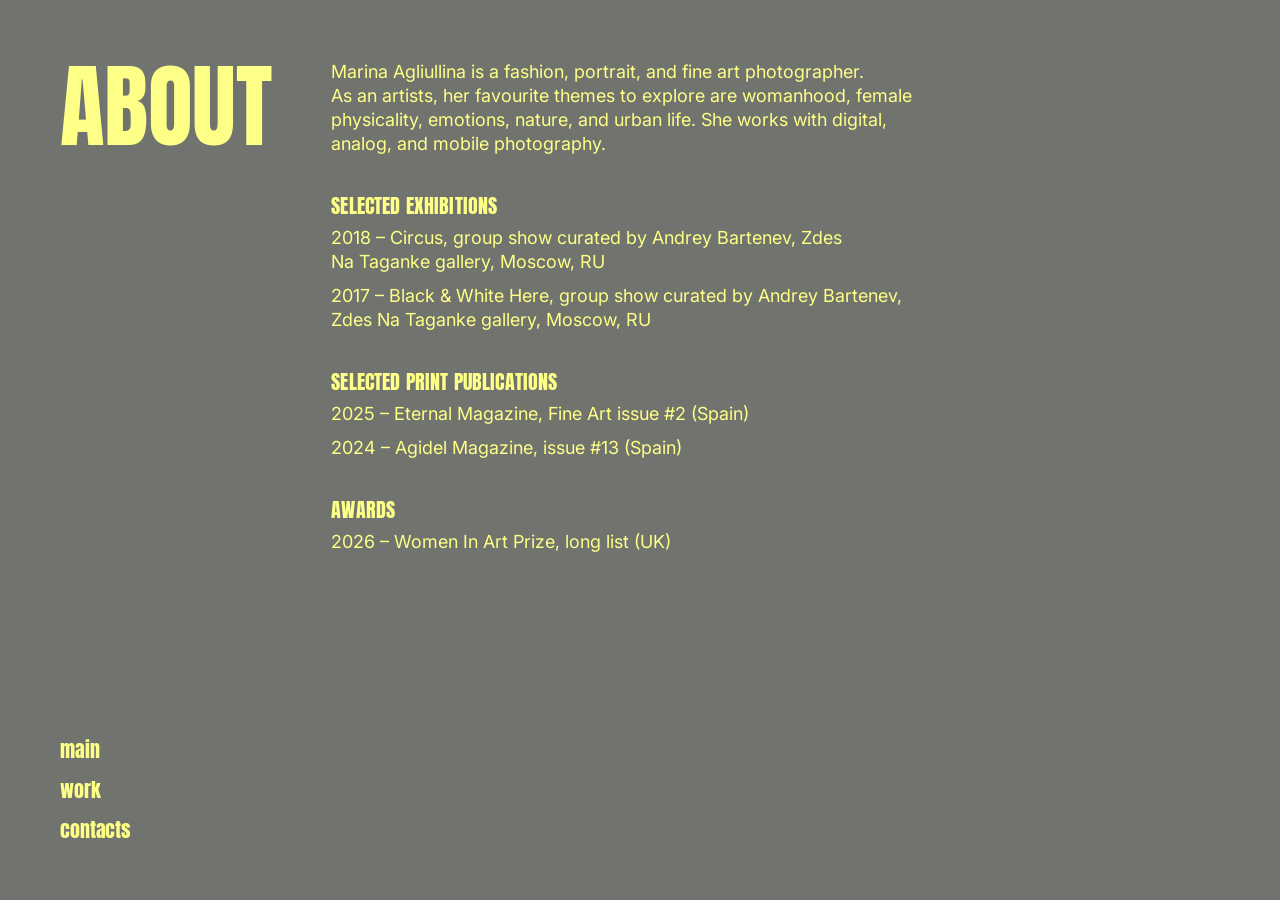
==== about.html @ e561a388 "Content update for about.html" ====
<!DOCTYPE html>
<html lang="en">
<head>
<meta charset="UTF-8">
<meta name="viewport" content="width=device-width, initial-scale=1.0">
<title>About — Marina Agliullina</title>

<!-- Fonts are self-hosted via @font-face in style.css -->
<link rel="stylesheet" href="style.css?v=2">
</head>
<body class="content-page about-page">

<main class="page">
  <h1 class="page-title">ABOUT</h1>

  <div class="page-content">
    <div class="col-lead">
      <p>Marina Agliullina is a fashion, portrait, and fine art photographer. As an artists, her favourite themes to explore are womanhood, female physicality, emotions, nature, and urban life. She works with digital, analog, and mobile photography.</p>
    </div>

    <div class="col-sections">
      <h2>Selected Exhibitions</h2>
      <p>2018 – Circus, group show curated by Andrey Bartenev, Zdes Na Taganke gallery, Moscow, RU</p>
      <p>2017 – Black &amp; White Here, group show curated by Andrey Bartenev, Zdes Na Taganke gallery, Moscow, RU</p>

      <h2>Selected Print Publications</h2>
      <p>2025 – Eternal Magazine, Fine Art issue #2 (Spain)</p>
      <p>2024 – Agidel Magazine, issue #13 (Spain)</p>

      <h2>Awards</h2>
      <p>2026 – Women In Art Prize, long list (UK)</p>
    </div>
  </div>
</main>

<!-- Solid backdrop behind the fixed menu — only needed on mobile, where the
     menu spans the full width and content scrolls underneath it. At 1200px+
     the sidebar and content occupy separate columns, so there's no overlap
     to hide (hidden via CSS at that breakpoint). -->
<div class="menu-backdrop" aria-hidden="true"></div>

<nav class="menu" aria-label="Primary">
  <a href="index.html" class="menu__item menu__item--left">main</a>
  <a href="work.html" class="menu__item menu__item--center">work</a>
  <a href="contacts.html" class="menu__item menu__item--right">contacts</a>
</nav>

<script src="layout.js"></script>
</body>
</html>
---- style.css ----
/* ==========================================================================
   Self-hosted fonts. Family names ('Anton', 'Inter') match what
   --font-heading / --font-body reference below.
   Anton loads from WOFF2, with the original TTF listed after it as a
   fallback: if the woff2 path ever 404s, the browser silently uses the TTF
   instead of dropping to a system font. Once you've confirmed in DevTools ->
   Network (filter "Font") that anton.woff2 loads, that TTF line and the old
   Anton TTF file can be deleted.
   Inter stays on its TTF (variable font) — no woff2 for it.
   Paths are case-sensitive on the live server.
   ========================================================================== */
@font-face {
  font-family: 'Anton';
  src: url('assets/fonts/anton.woff2') format('woff2'),
       url('assets/fonts/Anton-Regular.ttf') format('truetype');
  font-weight: 400;
  font-style: normal;
  font-display: swap;
}

@font-face {
  font-family: 'Inter';
  /* Variable font — the comma in the filename must be URL-encoded (%2C). */
  src: url('assets/fonts/Inter-VariableFont_opsz%2Cwght.ttf') format('truetype');
  /* The weight range this one file supports — the site only ever uses 400. */
  font-weight: 100 900;
  font-style: normal;
  font-display: swap;
}

/* ==========================================================================
   Tokens — from GLOBAL spec
   ========================================================================== */
:root {
  --color-bg: #71736E;
  --color-text: #FDFF87;
  --color-interactive: #87EDFF; /* hover (desktop) / pressed (all devices) */

  --font-body: 'Inter', sans-serif;
  --font-heading: 'Anton', sans-serif;

  /* Letter-spacing of -0.6% (Figma) = -0.006em in CSS (em scales with font-size,
     so this stays correct at 20px and 78px alike without recalculating per element) */
  --tracking-tight: -0.006em;

  /* Layout constants, Mobile-S (360px) breakpoint */
  --side-gap: 20px;
  --top-gap: 20px;
  --menu-bottom-gap: 20px;
  --menu-height: 44px;
  --menu-item-width: 82px;
  --heading-menu-gap: 60px; /* space between bottom heading line and menu */

  /* Accounts for a phone's home-indicator/gesture-bar inset. 0px and a
     total no-op on any device without one (most desktops, older phones).
     Requires viewport-fit=cover in the page's <meta name="viewport"> tag
     to have any effect — without that, env() always resolves to 0. */
  --safe-top: env(safe-area-inset-top, 0px);
  --safe-bottom: env(safe-area-inset-bottom, 0px);
}

/* ==========================================================================
   Reset (minimal, only what this page needs)
   ========================================================================== */
* {
  margin: 0;
  padding: 0;
  box-sizing: border-box;
}

html, body {
  height: 100%;
}

body {
  background: var(--color-bg);
  color: var(--color-text);
  font-family: var(--font-body);
  /* No hover/focus color changes per spec — but focus outline must stay visible
     for keyboard users since nothing else signals interactivity on this page */
}

a {
  color: inherit;
  text-decoration: none;
}

/* Icons live inside links and should inherit the link's current color
   automatically — build any future icon SVGs with fill="currentColor"
   so this rule covers them without a separate declaration per icon. */

.icon {
  width: 24px;
  height: 24px;
  display: inline-block;
  flex-shrink: 0; /* keeps the icon from being squeezed if its link's
                      layout gets tight (e.g. inside a flex row) */
}

@media (min-width: 1600px) {
  .icon {
    width: 32px;
    height: 32px;
  }
}

/* Pressed state — works on every input type, including touch, so this
   applies at all breakpoints unconditionally. */
a:active {
  color: var(--color-interactive);
}

/* Hover state — gated to devices that actually have a real pointer.
   Without this guard, touchscreens fire :hover on tap and can leave the
   state stuck until the user taps elsewhere, which reads as a bug rather
   than feedback. This is about input capability, not screen width, so it
   applies the same way across all five breakpoints. */
@media (hover: hover) and (pointer: fine) {
  a:hover {
    color: var(--color-interactive);
  }
}

a:focus-visible {
  outline: 2px solid var(--color-text);
  outline-offset: 2px;
}

/* ==========================================================================
   Hero / heading
   ========================================================================== */
.hero {
  position: relative;
  min-height: 100dvh; /* dvh accounts for mobile browser chrome, safer than vh */
  overflow: hidden;
}

.site-name {
  /* One H1 element in the DOM — screen readers announce "MARINA AGLIULLINA"
     as a single continuous heading regardless of the visual split below */
  position: absolute;
  inset: 0;
  display: flex;
  flex-direction: column;
  justify-content: space-between;
  align-items: center;
  text-align: center;
  pointer-events: none; /* text itself isn't interactive, avoid stray hit-testing */

  font-family: var(--font-heading);
  font-weight: 400;
  font-size: 78px;
  line-height: 1;
  letter-spacing: var(--tracking-tight);
}

.site-name__first {
  padding-top: calc(var(--top-gap) + var(--safe-top));
}

.site-name__last {
  /* Sits 60px above the menu. Menu occupies (menu-bottom-gap + menu-height)
     from the very bottom, so add heading-menu-gap on top of that.
     --safe-bottom is the actual fix: without it, this reserved space
     doesn't match where the menu really sits once the OS shifts it up to
     clear the home-indicator/gesture-bar area on a real phone — which is
     exactly the "doesn't stick to the menu" symptom at 480px. */
  padding-bottom: calc(var(--menu-bottom-gap) + var(--menu-height) + var(--heading-menu-gap) + var(--safe-bottom));
}

/* ==========================================================================
   Slideshow
   ========================================================================== */
.slideshow {
  position: absolute;
  /* top is set dynamically by script.js — it centers on the actual gap
     between the two heading lines, not the viewport midpoint, since those
     aren't the same point once the menu's reserved space is accounted for */
  top: 50%; /* fallback before JS runs */
  left: 50%;
  transform: translate(-50%, -50%);

  /* Fixed footprint per spec: 320x240 landscape by default.
     JS toggles a --portrait state (240x320) per current image's orientation. */
  width: 320px;
  height: 240px;

  background: #D9D9D9; /* placeholder fill until real photos are in */
  z-index: 1; /* sits below heading text where they overlap, per "covered by heading" */
}

.slideshow.slideshow--portrait {
  width: 240px;
  height: 320px;
}

.slideshow img {
  display: block;
  width: 100%;
  height: 100%;
  object-fit: cover;
}

.site-name {
  z-index: 2; /* heading renders above the slideshow on overlap */
}

/* ==========================================================================
   Menu
   ========================================================================== */
.menu {
  position: fixed;
  left: var(--side-gap);
  right: var(--side-gap);
  bottom: calc(var(--menu-bottom-gap) + var(--safe-bottom));
  height: var(--menu-height);
  display: flex;
  justify-content: space-between;
  align-items: center;
  z-index: 3; /* menu always on top */
}

.menu__item {
  width: var(--menu-item-width);
  height: var(--menu-height);
  display: flex;
  align-items: center;

  font-family: var(--font-heading);
  font-weight: 400;
  font-size: 20px;
  line-height: 1;
  letter-spacing: var(--tracking-tight);
}

.menu__item--left {
  justify-content: flex-start;
  text-align: left;
}

.menu__item--center {
  justify-content: center;
  text-align: center;
}

.menu__item--right {
  justify-content: flex-end;
  text-align: right;
}

/* ==========================================================================
   Mobile-L (480px+)
   Layout logic is identical to Mobile-S — only type scale and menu
   container size change, to fit the larger font sizes.
   ========================================================================== */
@media (min-width: 480px) {
  :root {
    --menu-height: 48px;
    --menu-item-width: 90px;
    /* --heading-menu-gap, --menu-bottom-gap, --side-gap, --top-gap unchanged —
       the calc() in .site-name__last picks up the new --menu-height
       automatically since it's a CSS custom property, not a hardcoded value */
  }

  .site-name {
    font-size: 86px;
  }

  .menu__item {
    font-size: 24px;
  }
}

/* ==========================================================================
   Desktop-XS (1024px+)
   Bounded to 1024–1199px, explicitly — structurally similar to Desktop-S's
   row layout (both heading halves pinned to the top, same slideshow size),
   but with smaller type and a fixed-size touch-target-style menu container
   rather than Desktop-S's auto-width one. Different enough from 1200+ that
   everything here is scoped so nothing leaks across that boundary either way.
   ========================================================================== */
@media (min-width: 1024px) and (max-width: 1199px) {
  :root {
    --side-gap: 60px;
    --top-gap: 60px;
    --menu-bottom-gap: 60px;
    --menu-height: 44px;
    --menu-item-width: 72px;
    /* .menu and .menu__item already read left/right/bottom/width/height
       from these tokens in their base rules, so updating the tokens here
       is enough — no need to restate those properties directly. */
  }

  .site-name {
    flex-direction: row;
    align-items: flex-start; /* both halves pinned to the top, not split top/bottom */
    justify-content: space-between;
    padding: var(--top-gap) var(--side-gap) 0;
    font-size: 124px;
  }

  .site-name__first {
    padding-top: 0; /* was mobile-only; container padding above handles it now */
    text-align: left;
  }

  .site-name__last {
    padding-bottom: 0; /* mobile reserved space for the menu no longer applies */
    text-align: right;
  }

  .menu__item {
    font-size: 20px;
    letter-spacing: 0; /* flat here, unlike the tracking-tight used at every
                           other breakpoint for this element */
  }

  .slideshow {
    width: 516px;
    height: 387px;
  }

  .slideshow.slideshow--portrait {
    width: 387px;
    height: 516px;
  }
}

/* ==========================================================================
   Desktop-S (1200px+)
   Structural change, not just a scale-up: the heading switches from a
   vertical stack (top line / bottom line) to a horizontal row, both halves
   pinned to the top. Menu drops its fixed touch-target box since pointer
   input doesn't need one. Slideshow image footprint scales up.
   ========================================================================== */
@media (min-width: 1200px) {
  :root {
    --side-gap: 60px;
    --top-gap: 60px;
    --menu-bottom-gap: 60px;
  }

  .site-name {
    flex-direction: row;
    align-items: flex-start; /* both halves pinned to the top, not split top/bottom */
    justify-content: space-between;
    padding: var(--top-gap) var(--side-gap) 0;
    font-size: 148px;
    /* This size is unique to this page/breakpoint — still an <h1> though:
       font-size is presentation, not a reason to change the semantic element */
  }

  .site-name__first {
    padding-top: 0; /* was mobile-only; container padding above handles it now */
    text-align: left;
  }

  .site-name__last {
    padding-bottom: 0; /* mobile reserved space for the menu no longer applies */
    text-align: right;
  }

  .menu {
    left: var(--side-gap);
    right: var(--side-gap);
    bottom: var(--menu-bottom-gap);
    height: auto; /* no fixed touch-target box on desktop */
  }

  .menu__item {
    width: 72px; /* fixed container, per spec — not auto as I'd assumed earlier */
    height: auto; /* TBD: confirm if this should be a fixed value instead */
    font-size: 20px;
  }

  .slideshow {
    width: 516px;
    height: 387px;
  }

  .slideshow.slideshow--portrait {
    width: 387px;
    height: 516px;
  }
}

/* ==========================================================================
   Desktop-M (1400px+)
   Only the heading font-size changes — everything else (paddings, menu,
   image sizes) carries over unchanged from Desktop-S.
   ========================================================================== */
@media (min-width: 1400px) {
  .site-name {
    font-size: 180px;
  }
}

/* ==========================================================================
   Desktop between M and L (1600px+)
   Homepage H1 steps to 200px here (240px at 1920). Every other text style
   already matches the 1920px settings from this width up — the menu labels
   are 40px, and their boxes are 160px wide so the larger text fits.
   ========================================================================== */
@media (min-width: 1600px) {
  .site-name {
    font-size: 200px;
  }

  .menu__item {
    width: 160px;
    font-size: 40px;
  }
}

/* ==========================================================================
   Desktop-L (1920px+)
   Only the heading size and the slideshow image footprint change from 1600
   — paddings and structure carry over from Desktop-S.
   ========================================================================== */
@media (min-width: 1920px) {
  .site-name {
    font-size: 240px;
  }

  .slideshow {
    width: 698px;
    height: 523px;
  }

  .slideshow.slideshow--portrait {
    width: 523px;
    height: 698px;
  }
}

/* ==========================================================================
   About page (and other content pages sharing this pattern)
   ========================================================================== */
.page {
  padding: 0 var(--side-gap) calc(var(--menu-height) + var(--menu-bottom-gap) + 40px);
  /* top padding removed — the fixed header (below) now reserves that space
     dynamically via --header-height, since its height varies by breakpoint */
}

.page-title {
  position: fixed;
  top: 0;
  left: 0;
  right: 0;
  z-index: 6; /* same tier as the bottom menu — fixed chrome above scrolling content */
  background: var(--color-bg); /* the title's own box acts as its own backdrop,
                                   since it already spans edge-to-edge */
  padding: var(--top-gap) var(--side-gap) 32px;

  font-family: var(--font-heading);
  font-weight: 400;
  font-size: 78px;
  line-height: 1;
  letter-spacing: var(--tracking-tight);
  text-align: center;
}

.page-content {
  /* Pushes scrollable content below the fixed header. Falls back to an
     approximate value before JS measures the real height, to avoid a flash
     of overlapping content on first paint. */
  padding-top: var(--header-height, 130px);
}

.page-content p {
  font-family: var(--font-body);
  font-weight: 400;
  font-size: 18px;
  line-height: 24px;
  letter-spacing: 0;
  margin: 0 0 10px; /* between paragraphs; collapses correctly against h2 below */
}

.page-content h2 {
  font-family: var(--font-heading);
  font-weight: 400;
  font-size: 20px;
  line-height: 1;
  letter-spacing: 0.008em; /* 0.8% (Figma) converted to em, same approach
                               used for --tracking-tight elsewhere on the
                               site — scales correctly if this size ever
                               changes per breakpoint (it already does, to
                               32px on About at 1920) without recalculating */
  text-transform: uppercase;
  margin: 40px 0 10px;
  /* Margin collapsing does the rest of the work here: this 40px collapses
     against the preceding paragraph's 10px margin-bottom to produce
     exactly 40px between sections (the browser takes the larger of the
     two, not the sum) — and this same h2's 10px margin-bottom collapses
     against the next paragraph's lack of a top margin to produce exactly
     10px after the heading. No extra rules needed to hit those two numbers. */
}

.page-content > h2:first-child {
  /* Direct-child selector matters here: this only zeroes the gap when an H2
     is literally the first element in .page-content (a page with no lead
     paragraph before its sections). It must NOT match an H2 that's merely
     first inside .col-sections — that H2 sits after a whole separate lead
     paragraph in the sibling column, so it still needs its full 40px gap. */
  margin-top: 0;
}

/* Fixed bottom menu, shared pattern: solid backdrop spans full width so
   scrolling content can't visually collide with the menu labels; the menu
   itself keeps the standard side-gap inset. */
.menu-backdrop {
  position: fixed;
  left: 0;
  right: 0;
  bottom: 0;
  height: calc(var(--menu-height) + var(--menu-bottom-gap));
  background: var(--color-bg);
  z-index: 5;
}

.menu {
  z-index: 6; /* above the backdrop */
}

/* ==========================================================================
   Content pages at 1200px+ (About, and future pages sharing this pattern):
   the mobile top-bar/bottom-bar header+menu become a left sidebar instead.
   Scoped under .content-page so this can't leak into the homepage, which
   shares the .menu / .menu__item / .page-title class names but keeps its
   own distinct desktop layout (horizontal bar, not a sidebar).
   ========================================================================== */
@media (min-width: 1200px) {
  .content-page .page {
    padding: 0; /* mobile's reserved space for the fixed bottom bar no longer applies */
  }

  .content-page .page-title {
    position: fixed;
    top: 0;
    left: 0;
    right: auto; /* bug fix: mobile's right:0 was still inherited here,
                    stretching this full-width instead of hugging the H1 —
                    which then fed a wrong (huge) --sidebar-width into JS
                    and pushed .page-content off-screen */
    /* Explicit width, computed once in JS from the H1's real rendered size
       plus this box's own padding (see layout.js) — not `auto` relying on
       the browser's shrink-to-fit behavior, which had no guaranteed
       relationship to the separate value used for .page-content's offset.
       Both now come from the same single calculation. */
    width: var(--sidebar-width, 300px);
    text-align: left;
    padding: 60px 60px 0 60px;
    font-size: 92px;
  }

  .content-page .page-content {
    /* Offsets past the sidebar. --sidebar-width is measured at runtime from
       the actual rendered width of .page-title (see layout.js) since the
       sidebar has no fixed value — it hugs whatever title text is on the
       page, so this can't be a hardcoded number. */
    margin-left: var(--sidebar-width, 300px);
    width: 588px;
    padding: 60px 0;
  }

  .content-page .menu-backdrop {
    display: none; /* sidebar and content are separate columns here — no
                       scrolling overlap to hide, unlike on mobile */
  }

  .content-page .menu {
    left: 0;
    right: auto;
    bottom: 0;
    height: auto;
    display: flex;
    flex-direction: column;
    align-items: flex-start; /* menu items align to the left edge, not stretched/centered */
    gap: 20px;
    padding: 0 0 60px 60px;
  }

  .content-page .menu__item {
    width: auto;
    height: auto;
  }
}

/* ==========================================================================
   Content pages, 1400px+ (covers both 1400 and 1600 — identical per spec,
   a single min-width block covers both without duplication)
   ========================================================================== */
@media (min-width: 1400px) {
  .content-page .page-content {
    width: 748px;
  }
}

/* ==========================================================================
   Work page gallery
   ========================================================================== */
.gallery {
  display: flex;
  flex-direction: column;
  gap: 32px; /* spacing between cards */
}

.gallery-card {
  display: block;
  color: inherit;
  text-decoration: none;
}

.gallery-card__image {
  display: block;
  width: 100%;
  aspect-ratio: 3 / 4; /* fixed proportions — width is fluid, height follows */
  object-fit: cover; /* crops real photos to fill the box instead of
                         stretching/distorting them */
  background: #D9D9D9; /* shows briefly while loading, or if a file fails */
}

.gallery-card .gallery-card__caption {
  /* Specificity note: plain .gallery-card__caption alone was losing to the
     About page's ".page-content p" rule (which also matches this element,
     since it's nested inside .page-content too) — that rule's margin
     (0 0 10px) was silently overriding this one's intended margin-top.
     Combining with the parent class here raises specificity enough to win
     without needing !important. */
  margin: 10px 0 0;
  text-align: center;
  font-family: var(--font-body);
  font-weight: 400;
  font-size: 18px;
  line-height: 24px;
  letter-spacing: 0;

  min-height: 24px; /* one line */
  max-height: 48px; /* two lines — hard cap */
  overflow: hidden;

  /* Line-clamp to 2 lines, then ellipsis on overflow. Both the standard and
     -webkit- prefixed properties are included since Safari still needs the
     prefix even though the unprefixed version now works in Chrome/Firefox. */
  display: -webkit-box;
  -webkit-line-clamp: 2;
  -webkit-box-orient: vertical;
  line-clamp: 2;
  text-overflow: ellipsis;
}

/* Work page specifically needs wider side padding at 480px than the shared
   --side-gap token provides (which stays 20px here for the fixed header
   and menu — confirmed by measuring the mockup — and must stay 20px on
   the About page too, which already relies on it at this width). Scoping
   this to .work-page keeps it from leaking into either of those.
   Bounded to max-width:1199px so it can't fight the desktop reset below. */
@media (min-width: 480px) and (max-width: 1199px) {
  .work-page .page {
    padding-left: 32px;
    padding-right: 32px;
  }
}

/* ==========================================================================
   Work page, 1200px+ (identical at 1400px too, per spec — one block covers
   both). Reuses the About page's sidebar (.content-page .page-title /
   .menu) entirely unchanged; only the content area becomes a fixed 3-column
   image grid instead of a text column.
   ========================================================================== */
@media (min-width: 1200px) {
  .work-page .page-content {
    width: auto; /* overrides the About page's fixed 588px column width */
  }

  .work-page .gallery {
    display: grid;
    grid-template-columns: repeat(3, 226px);
    gap: 60px;
    /* Flush-left again (reverted from centered) — grid's default
       justify-content already places fixed-width tracks at the start of
       the container, so no explicit property is needed here. Applies at
       every desktop breakpoint from here up, since nothing below overrides
       it. */
  }

  .work-page .gallery-card__image {
    width: 226px;
    height: 300px;
    aspect-ratio: auto; /* both dimensions are fixed here, unlike mobile's
                            fluid-width/fixed-ratio approach */
  }

  .work-page .gallery-card__caption {
    width: 226px;
    height: 48px; /* fixed, not the mobile min/max range — still capped at
                     2 lines via the line-clamp rules already in place */
  }

  /* Visual reorder only, DOM order stays about/main/contacts (matches the
     already-tested mobile markup — see note below on why this can't just
     be swapped in the HTML). Desktop shows main/about/contacts instead. */
  .work-page .menu__item--left {
    order: 2; /* "about" */
  }

  .work-page .menu__item--center {
    order: 1; /* "main" */
  }

  .work-page .menu__item--right {
    order: 3; /* "contacts" — unchanged position */
  }
  /* Accessibility note: this changes the VISUAL order only. Keyboard tab
     order and screen-reader reading order still follow the DOM sequence
     (about → main → contacts), which will now read in a different order
     than it visually appears at this breakpoint. This is a known trade-off
     of CSS `order` — flagging it rather than treating it as fully solved. */
}

/* ==========================================================================
   Work page, 1600px+ (1920px is identical — nothing further changes there)
   ========================================================================== */
@media (min-width: 1600px) {
  .work-page .gallery {
    grid-template-columns: repeat(3, 301px);
  }

  .work-page .gallery-card__image {
    width: 301px;
    height: 400px;
  }

  .work-page .gallery-card__caption {
    width: 301px;
    /* Caption text uses the 1920px body-text settings (24px/32px) from 1600
       up, so the fixed box is the 60px used at 1920 too — not 2x32 = 64,
       taking the given number as-is. */
    height: 60px;
    font-size: 24px;
    line-height: 32px;
  }
}

/* ==========================================================================
   Gallery detail page (reusable template for each of the 12 project pages
   linked from Work). Isolated in its own class rather than reusing
   .work-page, deliberately — this project's kept hitting bugs from rules
   scoped to a shared class leaking across pages that only coincidentally
   share some values today but may need to diverge once desktop specs for
   this page exist.
   ========================================================================== */
.gallery-detail-page .page-title {
  /* This box now wraps BOTH the H1 and the gallery name (see HTML) instead
     of being the H1 itself, unlike About/Work. All the typography set on
     the shared .page-title rule (font-family, size, line-height, letter-
     spacing, text-align) still reaches the nested <h1> correctly since
     those properties inherit — only non-inherited properties (padding,
     specific overrides below) need restating here. */
  padding-bottom: 16px; /* the box's own bottom spacing, per spec */
}

.page-title h1 {
  /* Fixes a real bug: this selector only ever matches gallery.html, the one
     page where .page-title is a wrapping div around a bare <h1> (About/Work
     apply the class directly to their own <h1>, so they never hit this).
     Browsers ship a default stylesheet rule for h1 (font-size: 2em,
     font-weight: bold, plus block margins) that wins over inheritance from
     the parent, regardless of whatever font-size the parent .page-title
     box actually has. `inherit` here forces it to take the parent's real
     computed values instead of that browser default. */
  font-size: inherit;
  font-weight: inherit;
  letter-spacing: inherit;
  text-transform: inherit;
  margin: 0;
}

.gallery-title {
  margin: 12px 0 0; /* gap from H1 — now an internal gap within the same
                        fixed box, not the old page-content-based mechanism */
  text-align: center;
  font-family: var(--font-body);
  font-weight: 400;
  font-size: 18px;
  line-height: 24px;
  letter-spacing: 0;
  text-transform: none; /* .page-title (its parent) now sets uppercase for
                            the H2-style page title — this is real project
                            /photo-title text, not a heading, and must not
                            inherit that transform */
}

.gallery-images {
  display: flex;
  flex-direction: column;
  gap: 20px; /* 360px default */
}

.gallery-image {
  display: block;
  width: 100%;
  object-fit: cover; /* crops real photos to fill the box instead of
                         stretching/distorting them */
  background: #D9D9D9; /* shows briefly while loading, or if a file fails */
}

.gallery-image--portrait {
  aspect-ratio: 3 / 4;
}

.gallery-image--landscape {
  aspect-ratio: 4 / 3;
}

@media (max-width: 1199px) {
  .gallery-detail-page .page-content {
    /* The 16px "content's own top spacing" half of the combined 32px gap —
       added on top of the measured header height (which already includes
       the fixed box's other 16px via its own padding-bottom above).
       Bounded to mobile only — at 1200px+ the sidebar/content columns sit
       side by side instead of stacked, so this mobile-specific calculation
       doesn't apply; the shared .content-page rule's flat 60px padding-top
       takes over there instead. Without this bound, this rule's equal
       specificity plus later source position was silently overriding that
       intended 60px at every desktop width too. */
    padding-top: calc(var(--header-height, 130px) + 16px);
  }
}

@media (min-width: 480px) {
  .gallery-detail-page .page {
    padding-left: 32px;
    padding-right: 32px;
  }

  .gallery-detail-page .page-title {
    /* Diverges from the shared chrome side-gap (which stays 20px for
       About/Work's H1) because the gallery name now shares this same box
       and needs to align with the content's 32px inset instead — per the
       original spec that the title "fits the width of the container for
       H1," meaning H1's own container must match that 32px value here. */
    padding-left: 32px;
    padding-right: 32px;
  }

  .gallery-images {
    gap: 32px;
  }
}

/* ==========================================================================
   Gallery detail page, 1200px+ (covers 1400 too — identical per spec).
   Sidebar reuses the About/Work pattern (fixed, auto-width, hugs the H1)
   but this page's .page-title wraps BOTH the H1 and the gallery name, so
   the shared .content-page rule (built assuming .page-title = just the H1)
   needs explicit adjustment here rather than being trusted as-is.
   ========================================================================== */
@media (min-width: 1200px) {
  .gallery-detail-page .page {
    padding-left: 0;
    padding-right: 0; /* the 480px mobile override above no longer applies */
  }

  .gallery-detail-page .page-title {
    /* Resets the mobile-specific 32px side padding — at this breakpoint
       the shared .content-page rule's own 60px padding takes over instead,
       since nothing here overrides it further. */
    padding-left: 60px;
    padding-right: 60px;
  }

  .gallery-detail-page .page-content {
    width: 800px; /* fixed column, not About's 588/748px or Work's centered grid */
  }

  .gallery-title {
    /* Overrides this element's own mobile rule (text-align:center) — direct
       declarations don't get replaced by inheriting the sidebar's left
       alignment, so this has to be stated explicitly. */
    width: 100%; /* wraps within whatever width the sidebar box already
                    has (driven by the H1 alone), rather than contributing
                    its own — often longer — text width back into that
                    calculation */
    text-align: left;
    margin-top: 60px; /* replaces the mobile 12px gap from H1 */
  }

  .gallery-images {
    gap: 60px;
  }

  .gallery-image--portrait {
    width: 602px;
    height: 800px;
    aspect-ratio: auto;
  }

  .gallery-image--landscape {
    width: 800px;
    height: 602px;
    aspect-ratio: auto;
  }
  /* Portrait images end up narrower than the 800px container. No explicit
     alignment rule is needed for that: .gallery-images is a column flex
     container, and a child with an explicit width no longer stretches to
     fill the cross-axis, defaulting to flex-start — which is exactly the
     flush-left placement confirmed by measuring the mockup. */
}

/* ==========================================================================
   Gallery detail page, 1600px+ (covers 1920 too — identical per spec).
   Same logic as 1200/1400 — only the container width and image dimensions
   change. The H1↔H2 gap and the gap between images both stay 60px, already
   set at 1200px, so nothing needs restating for either of those here.
   ========================================================================== */
@media (min-width: 1600px) {
  .gallery-detail-page .page-content {
    width: 986px;
  }

  .gallery-image--portrait {
    width: 742px;
    height: 986px;
  }

  .gallery-image--landscape {
    width: 986px;
    height: 742px;
  }
}

/* ==========================================================================
   Gallery detail page, 1600px+: the gallery name uses the 1920px body-text
   settings (24px/32px), same as About's paragraphs and Work's captions.
   ========================================================================== */
@media (min-width: 1600px) {
  .gallery-title {
    font-size: 24px;
    line-height: 32px;
  }
}

/* ==========================================================================
   Content pages, 1600px+: text styles use the 1920px settings from here up
   (every text style except the homepage H1, which has its own scale).
   Only text-related rules live here; layout and spacing still start at
   1920px in the block below.
   ========================================================================== */
@media (min-width: 1600px) {
  .content-page .page-title {
    font-size: 120px;
  }

  .content-page .menu__item {
    font-size: 40px;
    letter-spacing: 0; /* menu tracking is normally -0.6% (--tracking-tight) —
                           explicitly flat from here up per spec */
  }

  .about-page .page-content p {
    font-size: 24px;
    line-height: 32px;
  }

  .about-page .page-content h2 {
    font-size: 32px;
  }
}

/* ==========================================================================
   Content pages, 1920px+: About moves to two fixed-width columns instead of
   one (column 1 = lead paragraph, column 2 = the H2 sections), the sidebar
   menu gap grows, and About's paragraph/H2 spacing doubles.
   ========================================================================== */
@media (min-width: 1920px) {
  .content-page .menu {
    gap: 40px;
  }

  .about-page .page-content {
    display: flex;
    flex-direction: row;
    gap: 60px;
    width: auto; /* two fixed-width children below define the real width,
                    not this container */
  }

  .about-page .col-lead,
  .about-page .col-sections {
    width: 612px;
    flex-shrink: 0;
  }

  .about-page .col-sections > h2:first-child {
    /* Below 1920px this same H2's 40px margin-top is correct — it collapses
       with .col-lead's paragraph margin in single-column flow, producing
       the intended section gap. But once .col-lead/.col-sections become
       flex items (this breakpoint), each is its own box: that margin no
       longer collapses with anything outside it and just pushes this
       column's content down from the top, misaligning it against the
       lead column. Zeroing it here (and only here) keeps both columns
       flush at the top while leaving the narrower-breakpoint behavior intact. */
    margin-top: 0;
  }

  .about-page .page-content h2,
  .about-page .page-content p {
    /* Section/paragraph rhythm doubles at this breakpoint (10px → 20px).
       Applying this to both columns is harmless — the lead column only
       has one paragraph, so there's nothing adjacent for it to space
       against; the visible effect is entirely in .col-sections. */
    margin-bottom: 20px;
  }
}

/* ==========================================================================
   Contacts page. Content is bottom-anchored within the space between the
   fixed header and fixed menu, not top-anchored like About/Work — this
   needs an explicit height to align "to the bottom" within, rather than
   relying on natural document flow.
   Side padding needs no override here — the shared 20px --side-gap already
   matches this page's spec at both 360 and 480 (unlike Work, which needed
   its own wider value at 480).
   ========================================================================== */
.contacts-page .page {
  /* The generic .page rule reserves bottom space for the menu via
     padding-bottom — but .contacts-content (below) already calculates its
     own precise bottom spacing via min-height + padding-bottom. Keeping
     both would double-count that reserved space. */
  padding-bottom: 0;
}

.contacts-content {
  min-height: calc(100dvh - var(--menu-height) - var(--menu-bottom-gap));
  padding-top: var(--header-height, 130px);
  padding-bottom: 40px; /* the 40px gap to the menu — this box's bottom
                            edge is defined to land exactly at the menu's
                            top edge, so this padding IS that gap */
  display: flex;
  flex-direction: column;
  justify-content: flex-end; /* mobile: .contacts-photo is hidden (below),
                                 so .contact-info is the only visible child
                                 and this still pushes it to the bottom
                                 exactly as before */
}

.contacts-photo {
  display: none; /* no photo on this page below 1200px */
}

.contact-info {
  display: flex;
  flex-direction: column;
  gap: 40px; /* between the Email and Instagram sections */
}

.contact-section h2 {
  /* Overrides the shared .page-content h2 rule's margin-top:40px — this
     page uses flex `gap` on .contacts-content (above) for the between-
     section spacing instead, so keeping that margin here would double it
     up (flex gap and margin both add space; they don't collapse together
     the way adjacent block-level margins do). Typography (Anton, uppercase,
     20px) still comes from that shared rule — only margin is reset here. */
  margin: 0 0 10px;
}

.contact-link {
  display: inline-flex;
  align-items: center;
  gap: 10px; /* icon-to-text spacing */
  /* Color and its hover/press states come for free from the site-wide
     a:hover / a:active rules — this is a plain <a> tag, no extra color
     CSS needed here. */
}

.contact-link__text {
  font-family: var(--font-body);
  font-weight: 400;
  font-size: 18px;
  line-height: 24px;
  letter-spacing: 0;
  text-decoration: underline;
}

/* ==========================================================================
   Contacts page, 1024px+ (bounded to 1024–1199px).
   This page moves to the sidebar layout a full breakpoint earlier than
   About/Work/gallery currently do (those still start it at 1200px) — so
   this duplicates the relevant structural pieces of the shared
   .content-page rule under .contacts-page specifically, rather than
   changing that shared rule's breakpoint and prematurely affecting pages
   that haven't been designed for this yet.
   Menu here is a deliberate hybrid: stacked vertically like the desktop
   sidebar pattern, but with mobile-style fixed touch-target boxes (60x44,
   zero gap) instead of the auto-width/20px-gap treatment used at 1200+.
   Confirmed by measuring the mockup: sidebar width (410px) = H1's own
   rendered width + the standard 60px side padding on each side — so the
   existing --sidebar-width JS measurement (unchanged) already produces
   the right value here with no code changes needed for that part.
   ========================================================================== */
@media (min-width: 1024px) and (max-width: 1199px) {
  .contacts-page .page {
    /* Resets the base .page rule's own side padding (--side-gap, which is
       60px at this breakpoint via the homepage's shared token override) —
       without this, it would stack with .contacts-content's own explicit
       60px right-padding below and double it to 120px. */
    padding: 0;
  }

  .contacts-page .page-title {
    position: fixed;
    top: 0;
    left: 0;
    right: auto;
    width: var(--sidebar-width, 300px);
    text-align: left;
    padding: 60px 60px 0 60px;
    font-size: 80px;
  }

  .contacts-page .page-content {
    margin-left: var(--sidebar-width, 300px);
    width: auto;
  }

  .contacts-page .menu-backdrop {
    display: none; /* sidebar and content are separate columns here — no
                       scrolling overlap to hide, unlike below this breakpoint */
  }

  .contacts-page .menu {
    position: fixed;
    top: auto;
    left: 0;
    right: auto;
    bottom: 0;
    height: auto;
    display: flex;
    flex-direction: column;
    gap: 0; /* stacked with no spacing between items, unlike the 20px gap
                used at 1200px+ */
    /* Bug fix: this was `padding: 0`, leaving the menu flush against the
       viewport edge instead of matching the H1's own 60px left inset —
       the menu is positioned at left:0 same as .page-title, so it needs
       the same padding treatment to actually line up with it. */
    padding: 0 0 60px 60px;
  }

  .contacts-page .menu__item {
    width: 60px;
    height: 44px;
    font-size: 20px;
    letter-spacing: var(--tracking-tight); /* -0.6%, not the flat 0% used
                                               by the homepage's own menu
                                               at this same breakpoint */
    justify-content: flex-start; /* all three items left-aligned — no
                                     left/center/right modifier needed here,
                                     unlike the horizontal mobile menu */
  }

  .contacts-content {
    min-height: 100dvh;
    padding: 60px 60px 60px 0; /* top / right / bottom / left — explicitly
                                   no left inset, content sits flush against
                                   the sidebar */
    justify-content: space-between; /* photo at top, info block at bottom */
  }

  .contacts-photo {
    display: block;
    width: 554px;
    height: 417px;
    object-fit: cover;
    background: #D9D9D9;
  }
}

/* ==========================================================================
   Contacts page, 1200px+ (covers 1400 too — identical per spec).
   Photo appears (hidden below this breakpoint), positioned near the top;
   the email/Instagram block anchors near the bottom instead — same
   justify-content: space-between technique already used for the sidebar's
   own H1-top / menu-bottom layout, just applied to this content column.
   No left inset: content sits flush against the sidebar, per spec.
   ========================================================================== */
@media (min-width: 1200px) {
  .contacts-page .page-content {
    width: auto; /* overrides About's fixed 588px column width */
  }

  .contacts-content {
    min-height: 100dvh; /* full viewport — desktop's menu lives inside the
                            sidebar itself, not as a separate overlapping
                            fixed bar the way it does on mobile, so there's
                            no menu height to subtract here */
    padding: 60px 0;
    justify-content: space-between; /* photo at top, info block at bottom */
  }

  .contacts-photo {
    display: block;
    width: 586px;
    height: 441px;
    object-fit: cover; /* crops the real photo to fill the box instead of
                           stretching/distorting it */
    background: #D9D9D9; /* shows briefly while loading, or if it fails */
  }
}

/* ==========================================================================
   Contacts page, 1600px+: photo grows to 806x606 (586x441 at 1200/1400).
   Icon size comes from the global .icon rule, which is 32px from 1600 up.
   ========================================================================== */
@media (min-width: 1600px) {
  .contacts-photo {
    width: 806px;
    height: 606px;
  }
}

/* ==========================================================================
   Contacts page, 1920px+: H2→link and between-section spacing both grow.
   Icon-to-text gap stays 10px, unchanged.
   ========================================================================== */
@media (min-width: 1920px) {
  .contact-section h2 {
    margin-bottom: 20px;
  }

  .contact-info {
    gap: 40px;
  }
}

/* ==========================================================================
   About page, 1024px+ (bounded to 1024–1199px).
   Same approach as the Contacts page at this breakpoint: the sidebar layout
   starts here, a breakpoint earlier than the shared .content-page rule
   (1200px), so the relevant pieces are duplicated under .about-page
   specifically instead of moving that shared rule and affecting Work and
   the gallery pages, which haven't been designed for this yet.
   Sidebar total width = 304px = 60 + H1's own 184px + 60 — confirmed by
   measuring the mockup — so the existing --sidebar-width JS measurement
   already produces the right value with no changes.
   Text styles (body, links, H2s) and the 40px/10px section/paragraph
   spacing need nothing here: they already match the shared
   .page-content h2 / p rules.
   ========================================================================== */
@media (min-width: 1024px) and (max-width: 1199px) {
  .about-page .page {
    /* Resets the base .page rule's own side padding (--side-gap is 60px at
       this breakpoint via the homepage's shared token override) so it can't
       stack with .page-content's explicit right padding below. */
    padding: 0;
  }

  .about-page .page-title {
    position: fixed;
    top: 0;
    left: 0;
    right: auto;
    width: var(--sidebar-width, 300px);
    text-align: left;
    padding: 60px 60px 0 60px;
    font-size: 80px;
  }

  .about-page .page-content {
    margin-left: var(--sidebar-width, 300px);
    width: auto;
    padding: 60px 100px 60px 0; /* top / right / bottom / left — no left
                                    inset, content sits flush against the
                                    sidebar; 100px on the right per spec */
  }

  .about-page .menu-backdrop {
    display: none; /* sidebar and content are separate columns here — no
                       scrolling overlap to hide */
  }

  .about-page .menu {
    position: fixed;
    top: auto;
    left: 0;
    right: auto;
    bottom: 0;
    height: auto;
    display: flex;
    flex-direction: column;
    gap: 0; /* stacked with no spacing between items */
    padding: 0 0 60px 60px; /* matches the H1's own 60px left inset, plus
                                60px of clearance from the bottom */
  }

  .about-page .menu__item {
    width: 60px;
    height: 44px;
    font-size: 20px;
    letter-spacing: var(--tracking-tight); /* -0.6%, not the flat 0% the
                                               homepage's own menu uses at
                                               this same breakpoint */
    justify-content: flex-start; /* all items left-aligned — the
                                     left/center/right modifiers only matter
                                     for the horizontal mobile menu */
  }
}

/* ==========================================================================
   Work page, 1024px+ (bounded to 1024–1199px).
   Same approach as Contacts and About at this breakpoint: the sidebar
   layout starts here, a breakpoint earlier than the shared .content-page
   rule (1200px), duplicated under .work-page specifically rather than
   moving that shared rule and affecting the gallery detail pages.
   Sidebar width needs nothing here — the existing --sidebar-width JS
   measurement hugs the H1 ("WORK" is narrower than "CONTACTS" or "ABOUT"
   at 80px, so this one comes out narrower: ~60 + 170 + 60).
   Gallery is two columns here (three from 1200px up). Card image is 301x400
   — the mockup shows portrait covers, so that's width x height (the spec
   said 400x301, reversed, same swap seen on other pages). Caption box matches
   the photo's width with a fixed 48px height. No right padding on the
   content: the fixed-width grid sits flush left and whatever screen width
   remains is simply empty space.
   Body text and the 2-line clamp on captions come from the base rules.
   ========================================================================== */
@media (min-width: 1024px) and (max-width: 1199px) {
  .work-page .page {
    padding: 0; /* resets the base padding and the 480px+ gallery side padding */
  }

  .work-page .page-title {
    position: fixed;
    top: 0;
    left: 0;
    right: auto;
    width: var(--sidebar-width, 300px);
    text-align: left;
    padding: 60px 60px 0 60px;
    font-size: 80px;
  }

  .work-page .page-content {
    margin-left: var(--sidebar-width, 300px);
    width: auto;
    padding: 60px 0; /* top 60 per spec; bottom 60 matches the 1200px+ layout */
  }

  .work-page .menu-backdrop {
    display: none; /* sidebar and content are separate columns here */
  }

  .work-page .menu {
    position: fixed;
    top: auto;
    left: 0;
    right: auto;
    bottom: 0;
    height: auto;
    display: flex;
    flex-direction: column;
    gap: 0;
    padding: 0 0 60px 60px;
  }

  .work-page .menu__item {
    width: 60px;
    height: 44px;
    font-size: 20px;
    letter-spacing: var(--tracking-tight);
    justify-content: flex-start;
  }

  /* Visual reorder only — DOM order stays about / main / contacts, which is
     what the horizontal mobile menu needs. Same accessibility caveat as the
     1200px+ version of this: tab and screen-reader order still follow the
     DOM, not what's shown. */
  .work-page .menu__item--left {
    order: 2; /* about */
  }

  .work-page .menu__item--center {
    order: 1; /* main */
  }

  .work-page .menu__item--right {
    order: 3; /* contacts */
  }

  .work-page .gallery {
    display: grid;
    grid-template-columns: repeat(2, 301px);
    gap: 60px; /* between cards in a row, and between rows */
  }

  .work-page .gallery-card__image {
    width: 301px;
    height: 400px;
    aspect-ratio: auto;
  }

  .work-page .gallery-card__caption {
    width: 301px;
    height: 48px;
  }
}

/* ==========================================================================
   Gallery detail page, 1024px+ (bounded to 1024–1199px).
   Same approach as Contacts, About and Work at this breakpoint: sidebar
   layout starts here instead of at 1200px, duplicated under
   .gallery-detail-page rather than moving the shared .content-page rule.
   Here .page-title wraps BOTH the H1 and the gallery name. The sidebar
   width is still driven by the H1 alone (layout.js hides the gallery name
   while measuring), and the gallery name is 100% of that width so it wraps
   inside it with no height limit.
   Mobile-only rules for this page that are still active at 1024px and have
   to be overridden here: the 32px side padding (480px+), the 16px bottom
   padding on the title box, the header-height padding-top on the content,
   and the 32px image gap.
   ========================================================================== */
@media (min-width: 1024px) and (max-width: 1199px) {
  .gallery-detail-page .page {
    padding: 0;
  }

  .gallery-detail-page .page-title {
    position: fixed;
    top: 0;
    left: 0;
    right: auto;
    width: var(--sidebar-width, 300px);
    text-align: left;
    padding: 60px 60px 0 60px;
    font-size: 80px; /* the nested <h1> inherits this */
  }

  .gallery-title {
    width: 100%;
    text-align: left;
    margin-top: 60px; /* H1 to gallery name */
  }

  .gallery-detail-page .page-content {
    margin-left: var(--sidebar-width, 300px); /* no left spacing */
    width: 664px; /* the landscape image width, same idea as the 800px
                     container at 1200px+ */
    padding: 60px 0; /* top 60 per spec; bottom matches the other pages */
  }

  .gallery-images {
    gap: 60px;
  }

  .gallery-image--portrait {
    width: 500px;
    height: 664px;
    aspect-ratio: auto;
  }

  .gallery-image--landscape {
    width: 664px;
    height: 500px;
    aspect-ratio: auto;
  }
  /* Portrait images are narrower than the 664px container and sit flush
     left, same as at 1200px+ — a flex child with an explicit width doesn't
     stretch across the container. */

  .gallery-detail-page .menu-backdrop {
    display: none; /* sidebar and content are separate columns here */
  }

  .gallery-detail-page .menu {
    position: fixed;
    top: auto;
    left: 0;
    right: auto;
    bottom: 0;
    height: auto;
    display: flex;
    flex-direction: column;
    gap: 0;
    padding: 0 0 60px 60px;
  }

  .gallery-detail-page .menu__item {
    width: 60px;
    height: 44px;
    font-size: 20px;
    letter-spacing: var(--tracking-tight);
    justify-content: flex-start;
  }
}

/* Gallery pages' menu order on desktop: main / about / contacts, as in the
   mockups, while the DOM (and the horizontal mobile menu) stays
   about / main / contacts. Starts at 1024px, where the menu turns into the
   vertical sidebar stack, and carries through 1200px+ too — the order
   wasn't being applied there before, so the gallery pages showed
   about / main / contacts instead of what the 1200px+ mockups show. Same
   accessibility caveat as on the Work page: tab and screen-reader order
   still follow the DOM, not what's displayed. */
@media (min-width: 1024px) {
  .gallery-detail-page .menu__item--left {
    order: 2; /* about */
  }

  .gallery-detail-page .menu__item--center {
    order: 1; /* main */
  }

  .gallery-detail-page .menu__item--right {
    order: 3; /* contacts */
  }
}
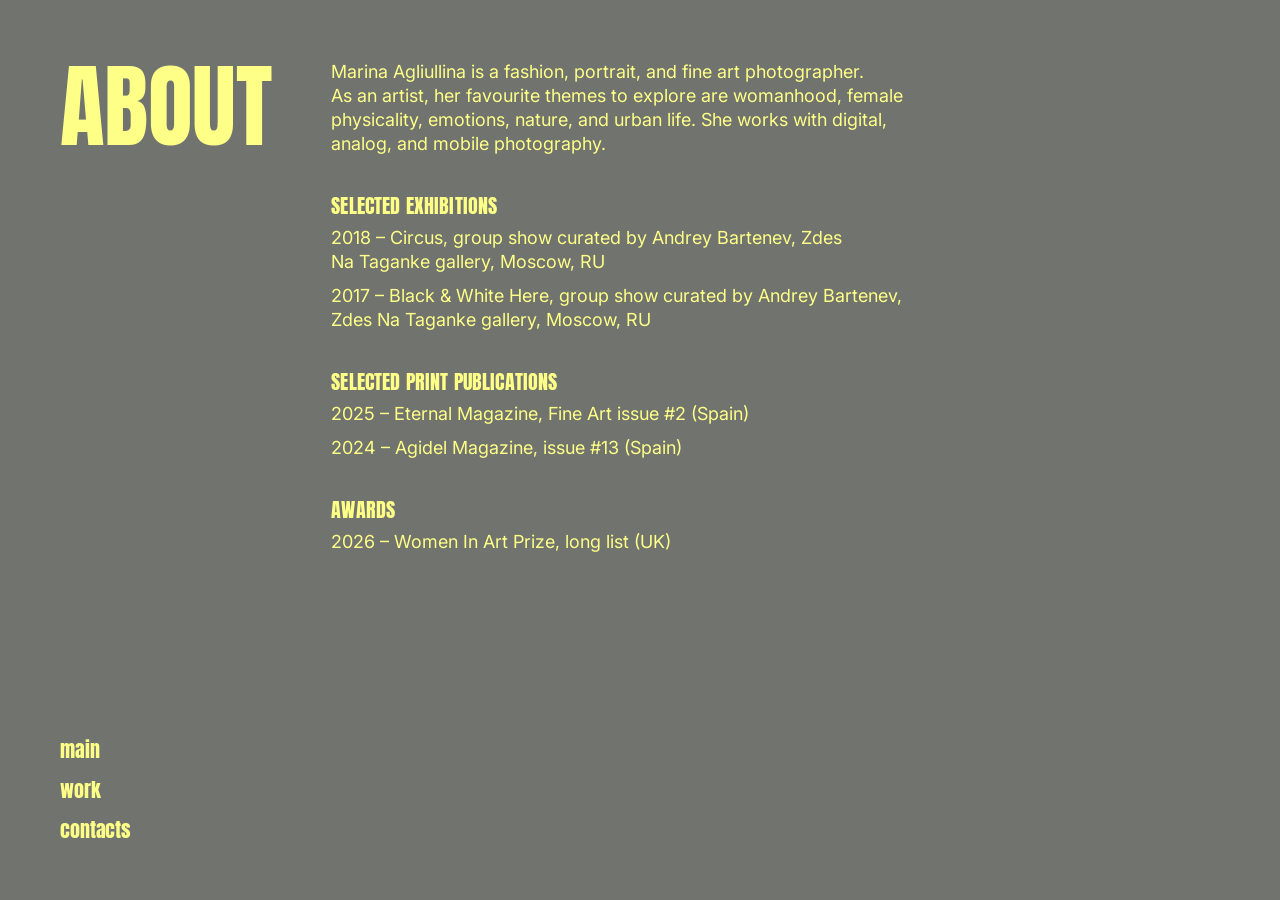
==== commit df5ef9ff: "Typo in about.html corrected" ====
--- a/about.html
+++ b/about.html
@@ -15,7 +15,7 @@
 
   <div class="page-content">
     <div class="col-lead">
-      <p>Marina Agliullina is a fashion, portrait, and fine art photographer. As an artists, her favourite themes to explore are womanhood, female physicality, emotions, nature, and urban life. She works with digital, analog, and mobile photography.</p>
+      <p>Marina Agliullina is a fashion, portrait, and fine art photographer. As an artist, her favourite themes to explore are womanhood, female physicality, emotions, nature, and urban life. She works with digital, analog, and mobile photography.</p>
     </div>
 
     <div class="col-sections">
--- a/style.css
+++ b/style.css
@@ -1046,13 +1046,26 @@
 }
 
 .contacts-photo {
-  display: none; /* no photo on this page below 1200px */
+  display: none; /* no photo on this page below 1024px */
+}
+
+/* Added by contacts-photo.js when the space between the photo and the
+   contact info drops below 60px, at any breakpoint where the photo exists.
+   The doubled class makes this win over the per-breakpoint display:block
+   rules regardless of where they sit in the file. */
+.contacts-photo.contacts-photo--hidden {
+  display: none;
 }
 
 .contact-info {
   display: flex;
   flex-direction: column;
   gap: 40px; /* between the Email and Instagram sections */
+  /* Keeps this block pinned to the bottom of .contacts-content even when the
+     photo is hidden. With the photo present, justify-content:space-between
+     does that job — but with a single child left it would push the block to
+     the TOP instead. An auto top margin works in both cases. */
+  margin-top: auto;
 }
 
 .contact-section h2 {
@@ -1169,8 +1182,8 @@
 
   .contacts-photo {
     display: block;
-    width: 554px;
-    height: 417px;
+    width: 385px;
+    height: 290px;
     object-fit: cover;
     background: #D9D9D9;
   }
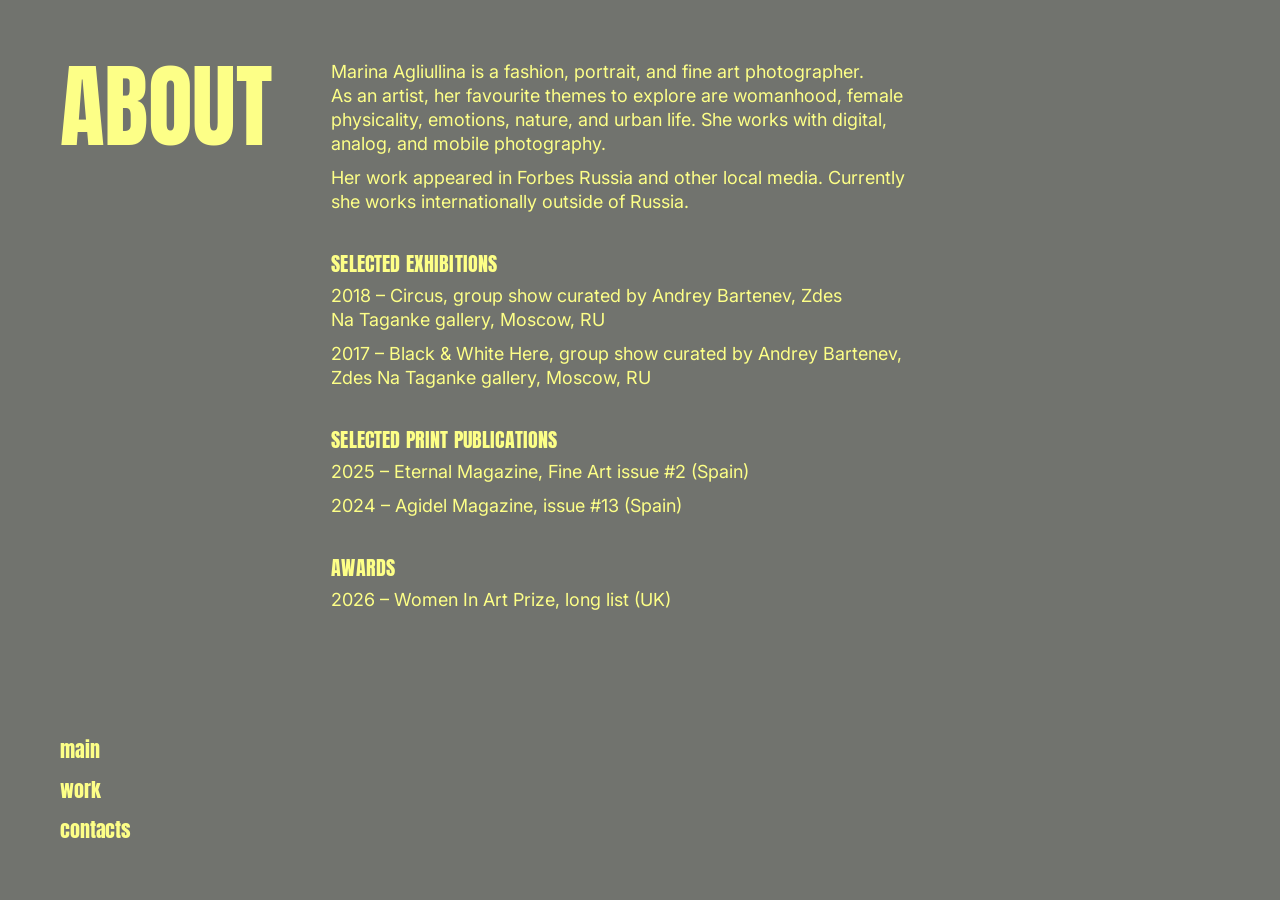
==== commit 9f2a0a11: "Info update for about.html" ====
--- a/about.html
+++ b/about.html
@@ -6,6 +6,8 @@
 <title>About — Marina Agliullina</title>
 
 <!-- Fonts are self-hosted via @font-face in style.css -->
+<link rel="preload" href="assets/fonts/anton.woff2" as="font" type="font/woff2" crossorigin>
+<link rel="preload" href="assets/fonts/Inter-VariableFont_opsz%2Cwght.ttf" as="font" type="font/ttf" crossorigin>
 <link rel="stylesheet" href="style.css?v=2">
 </head>
 <body class="content-page about-page">
@@ -16,6 +18,7 @@
   <div class="page-content">
     <div class="col-lead">
       <p>Marina Agliullina is a fashion, portrait, and fine art photographer. As an artist, her favourite themes to explore are womanhood, female physicality, emotions, nature, and urban life. She works with digital, analog, and mobile photography.</p>
+      <p>Her work appeared in Forbes Russia and other local media. Currently she works internationally outside of Russia.</p>
     </div>
 
     <div class="col-sections">
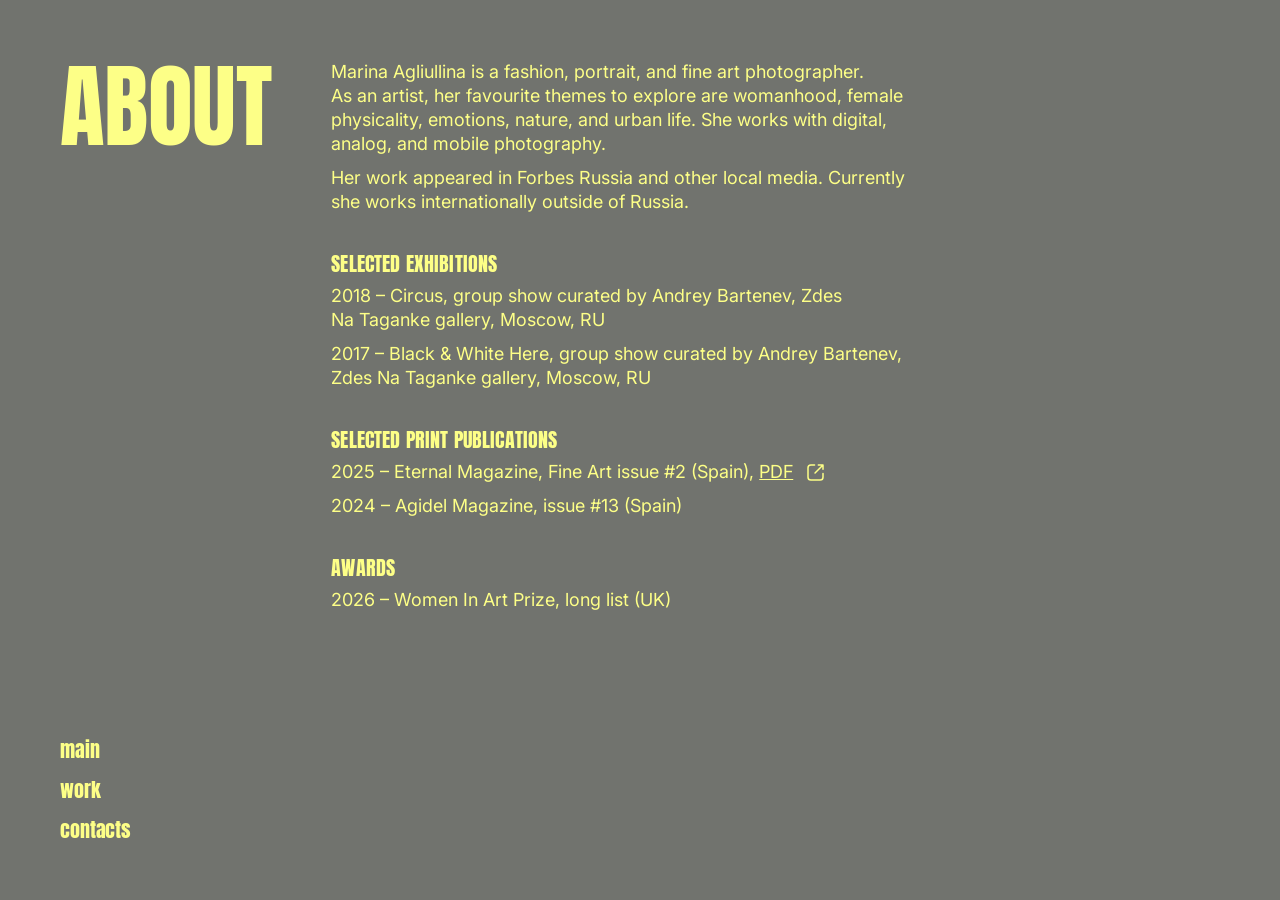
==== commit 922795ed: "Link to PDF test for about.html" ====
--- a/about.html
+++ b/about.html
@@ -27,7 +27,13 @@
       <p>2017 – Black &amp; White Here, group show curated by Andrey Bartenev, Zdes Na Taganke gallery, Moscow, RU</p>
 
       <h2>Selected Print Publications</h2>
-      <p>2025 – Eternal Magazine, Fine Art issue #2 (Spain)</p>
+      <p>2025 – Eternal Magazine, Fine Art issue #2 (Spain), <a href="https://github.com/marina-aglln/photo-website/blob/main/assets/pdf/eternal-fine-art-2025.pdf" class="contact-link" target="_blank" rel="noopener noreferrer">
+  <span class="contact-link__text">PDF</span>
+  <svg class="icon" viewBox="0 0 24 24" fill="none" xmlns="http://www.w3.org/2000/svg" aria-hidden="true">
+    <path d="M11.5625 5H7.8125C6.2592 5 5 6.25919 5 7.81248V17.1875C5 18.7408 6.2592 20 7.8125 20H17.1875C18.7408 20 20 18.7408 20 17.1875V13.4375M20 9.21884V5L15.312 5.00023M20 5L12.0306 12.9685" stroke="currentColor" stroke-width="1.5" stroke-linecap="round" stroke-linejoin="round"/>
+  </svg>
+</a>
+      </p>
       <p>2024 – Agidel Magazine, issue #13 (Spain)</p>
 
       <h2>Awards</h2>
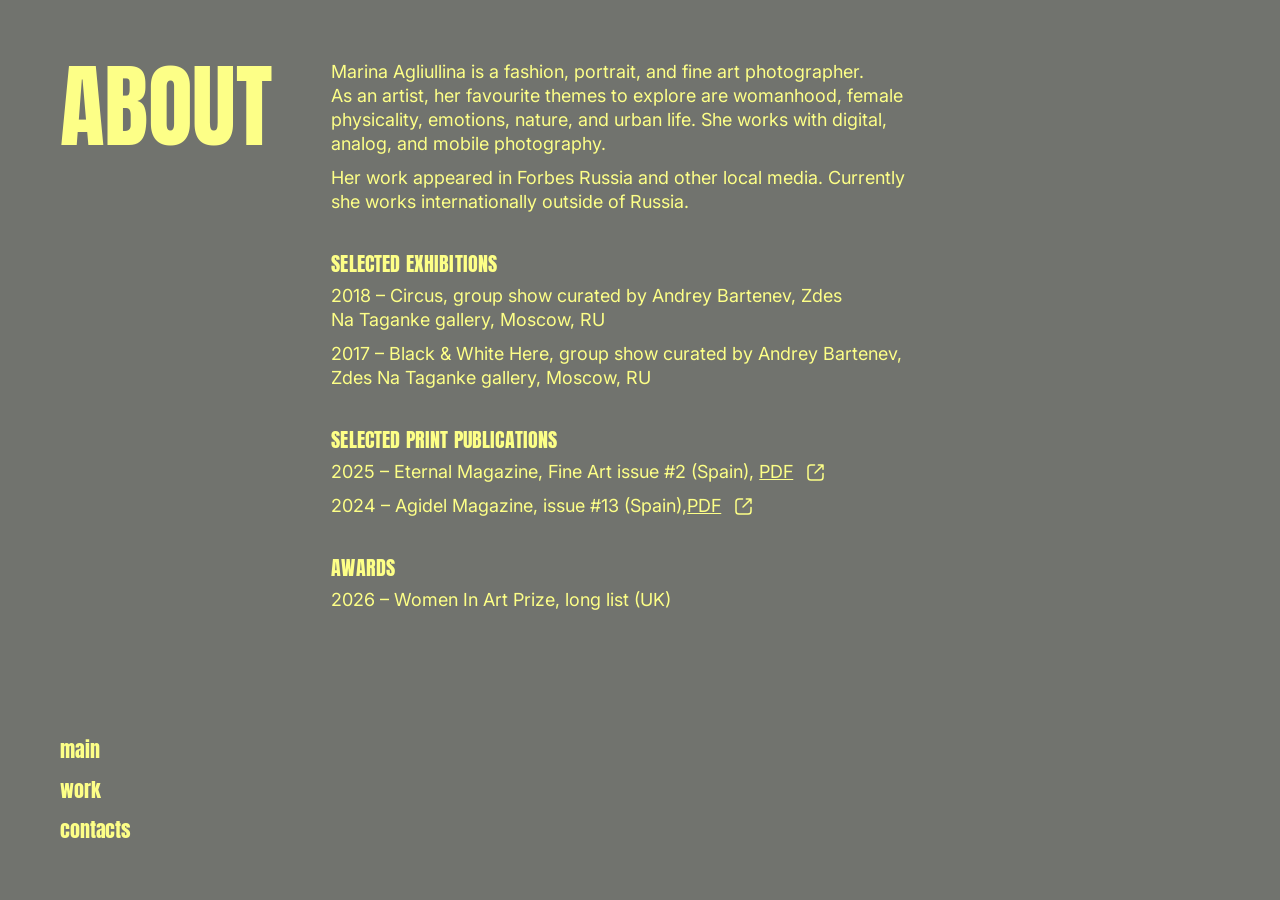
==== commit 961feb21: "All PDFs added to about.html" ====
--- a/about.html
+++ b/about.html
@@ -27,14 +27,20 @@
       <p>2017 – Black &amp; White Here, group show curated by Andrey Bartenev, Zdes Na Taganke gallery, Moscow, RU</p>
 
       <h2>Selected Print Publications</h2>
-      <p>2025 – Eternal Magazine, Fine Art issue #2 (Spain), <a href="https://github.com/marina-aglln/photo-website/blob/main/assets/pdf/eternal-fine-art-2025.pdf" class="contact-link" target="_blank" rel="noopener noreferrer">
+      <p>2025 – Eternal Magazine, Fine Art issue #2 (Spain), <a href="assets/pdf/eternal-fine-art-2025.pdf" class="contact-link" target="_blank" rel="noopener noreferrer">
   <span class="contact-link__text">PDF</span>
   <svg class="icon" viewBox="0 0 24 24" fill="none" xmlns="http://www.w3.org/2000/svg" aria-hidden="true">
     <path d="M11.5625 5H7.8125C6.2592 5 5 6.25919 5 7.81248V17.1875C5 18.7408 6.2592 20 7.8125 20H17.1875C18.7408 20 20 18.7408 20 17.1875V13.4375M20 9.21884V5L15.312 5.00023M20 5L12.0306 12.9685" stroke="currentColor" stroke-width="1.5" stroke-linecap="round" stroke-linejoin="round"/>
   </svg>
 </a>
       </p>
-      <p>2024 – Agidel Magazine, issue #13 (Spain)</p>
+      <p>2024 – Agidel Magazine, issue #13 (Spain),<a href="assets/pdf/agidel-magazine-2024.pdf" class="contact-link" target="_blank" rel="noopener noreferrer">
+  <span class="contact-link__text">PDF</span>
+  <svg class="icon" viewBox="0 0 24 24" fill="none" xmlns="http://www.w3.org/2000/svg" aria-hidden="true">
+    <path d="M11.5625 5H7.8125C6.2592 5 5 6.25919 5 7.81248V17.1875C5 18.7408 6.2592 20 7.8125 20H17.1875C18.7408 20 20 18.7408 20 17.1875V13.4375M20 9.21884V5L15.312 5.00023M20 5L12.0306 12.9685" stroke="currentColor" stroke-width="1.5" stroke-linecap="round" stroke-linejoin="round"/>
+  </svg>
+</a>
+      </p>
 
       <h2>Awards</h2>
       <p>2026 – Women In Art Prize, long list (UK)</p>
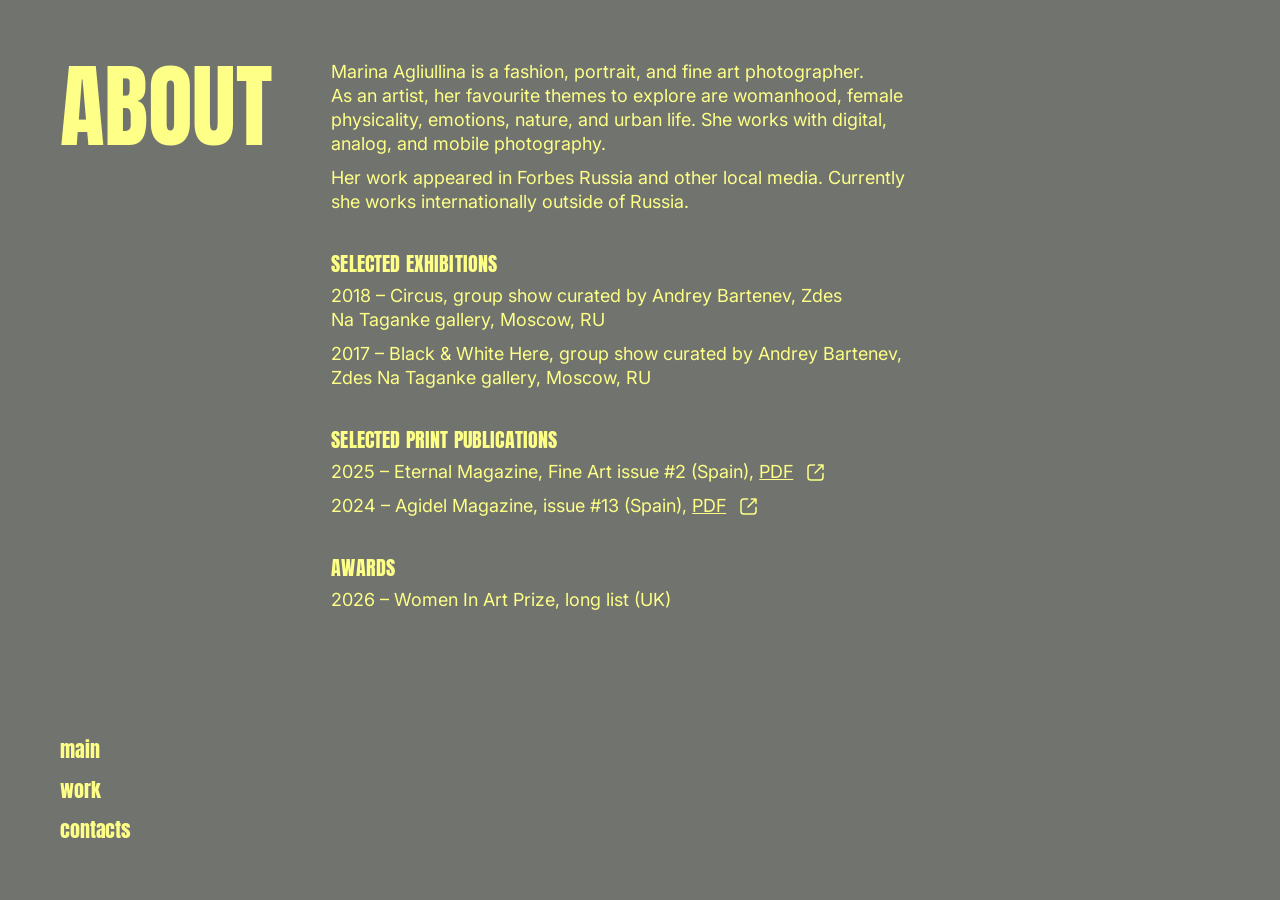
==== commit a979b295: "Minor fix for about.html" ====
--- a/about.html
+++ b/about.html
@@ -34,7 +34,7 @@
   </svg>
 </a>
       </p>
-      <p>2024 – Agidel Magazine, issue #13 (Spain),<a href="assets/pdf/agidel-magazine-2024.pdf" class="contact-link" target="_blank" rel="noopener noreferrer">
+      <p>2024 – Agidel Magazine, issue #13 (Spain), <a href="assets/pdf/agidel-magazine-2024.pdf" class="contact-link" target="_blank" rel="noopener noreferrer">
   <span class="contact-link__text">PDF</span>
   <svg class="icon" viewBox="0 0 24 24" fill="none" xmlns="http://www.w3.org/2000/svg" aria-hidden="true">
     <path d="M11.5625 5H7.8125C6.2592 5 5 6.25919 5 7.81248V17.1875C5 18.7408 6.2592 20 7.8125 20H17.1875C18.7408 20 20 18.7408 20 17.1875V13.4375M20 9.21884V5L15.312 5.00023M20 5L12.0306 12.9685" stroke="currentColor" stroke-width="1.5" stroke-linecap="round" stroke-linejoin="round"/>
